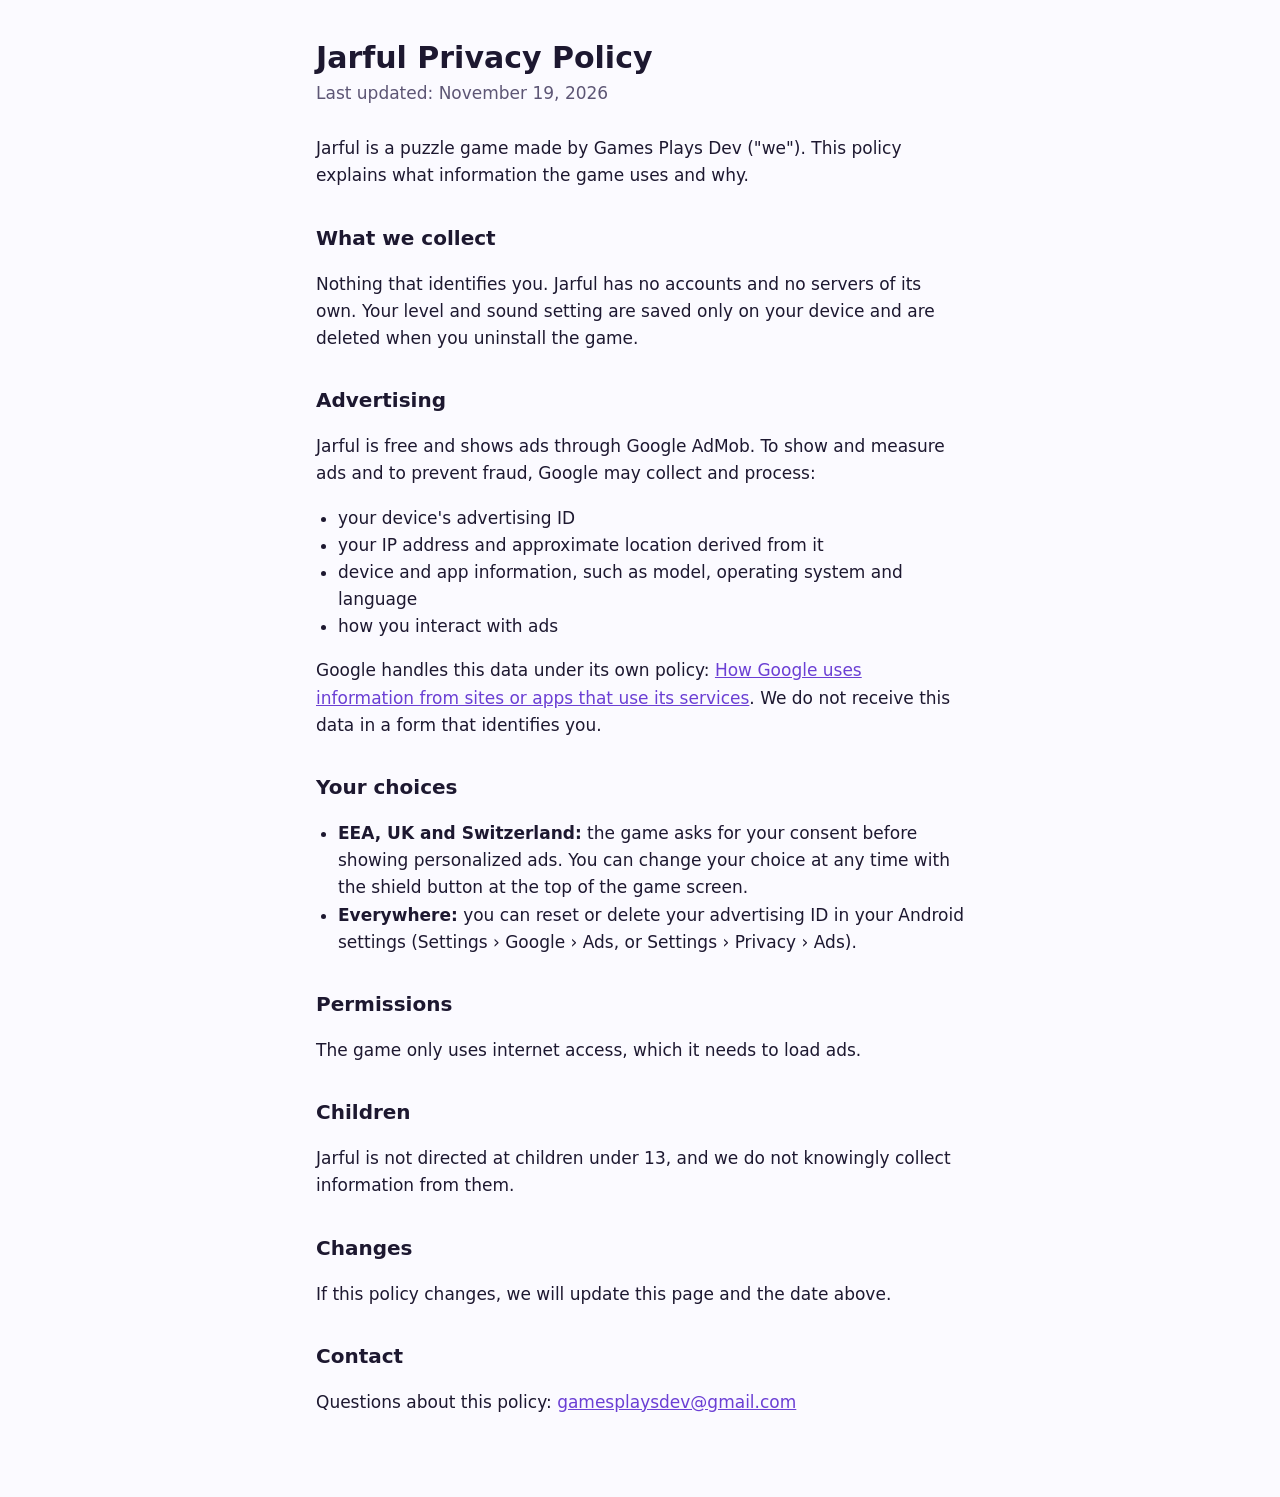
==== jarful/privacy.html @ 8676eef7 "Developer site, Jarful privacy policy and app-ads.txt Co-Authored-By: Claude Opus 5.5 <noreply@anthr" ====
<!doctype html>
<html lang="en">
<head>
<meta charset="utf-8">
<meta name="viewport" content="width=device-width, initial-scale=1">
<title>Jarful Privacy Policy</title>
<link rel="stylesheet" href="../style.css">
</head>
<body>
<main>
  <h1>Jarful Privacy Policy</h1>
  <p class="meta">Last updated: November 19, 2026</p>

  <p>Jarful is a puzzle game made by Games Plays Dev ("we"). This policy explains what information the game uses and why.</p>

  <h2>What we collect</h2>
  <p>Nothing that identifies you. Jarful has no accounts and no servers of its own. Your level and sound setting are saved only on your device and are deleted when you uninstall the game.</p>

  <h2>Advertising</h2>
  <p>Jarful is free and shows ads through Google AdMob. To show and measure ads and to prevent fraud, Google may collect and process:</p>
  <ul>
    <li>your device's advertising ID</li>
    <li>your IP address and approximate location derived from it</li>
    <li>device and app information, such as model, operating system and language</li>
    <li>how you interact with ads</li>
  </ul>
  <p>Google handles this data under its own policy: <a href="https://policies.google.com/technologies/partner-sites">How Google uses information from sites or apps that use its services</a>. We do not receive this data in a form that identifies you.</p>

  <h2>Your choices</h2>
  <ul>
    <li><strong>EEA, UK and Switzerland:</strong> the game asks for your consent before showing personalized ads. You can change your choice at any time with the shield button at the top of the game screen.</li>
    <li><strong>Everywhere:</strong> you can reset or delete your advertising ID in your Android settings (Settings › Google › Ads, or Settings › Privacy › Ads).</li>
  </ul>

  <h2>Permissions</h2>
  <p>The game only uses internet access, which it needs to load ads.</p>

  <h2>Children</h2>
  <p>Jarful is not directed at children under 13, and we do not knowingly collect information from them.</p>

  <h2>Changes</h2>
  <p>If this policy changes, we will update this page and the date above.</p>

  <h2>Contact</h2>
  <p>Questions about this policy: <a href="mailto:gamesplaysdev@gmail.com">gamesplaysdev@gmail.com</a></p>
</main>
</body>
</html>
---- style.css ----
:root { --bg: #fbfaff; --ink: #1d1830; --muted: #5d5675; --link: #6b3fd4; --rule: #e6e1f3; }
@media (prefers-color-scheme: dark) {
  :root { --bg: #15111f; --ink: #f1edfb; --muted: #aaa1c4; --link: #b99bff; --rule: #2d2640; }
}
* { box-sizing: border-box; }
body { margin: 0; background: var(--bg); color: var(--ink); font: 17px/1.6 system-ui, sans-serif; }
main { max-width: 680px; margin: 0 auto; padding: 40px 16px 64px; }
h1 { font-size: 30px; line-height: 1.2; margin: 0 0 4px; }
h2 { font-size: 20px; margin: 32px 0 6px; }
p, li { color: var(--ink); }
.meta { color: var(--muted); margin: 0 0 28px; }
a { color: var(--link); }
ul { padding-left: 22px; }
hr { border: 0; border-top: 1px solid var(--rule); margin: 32px 0; }
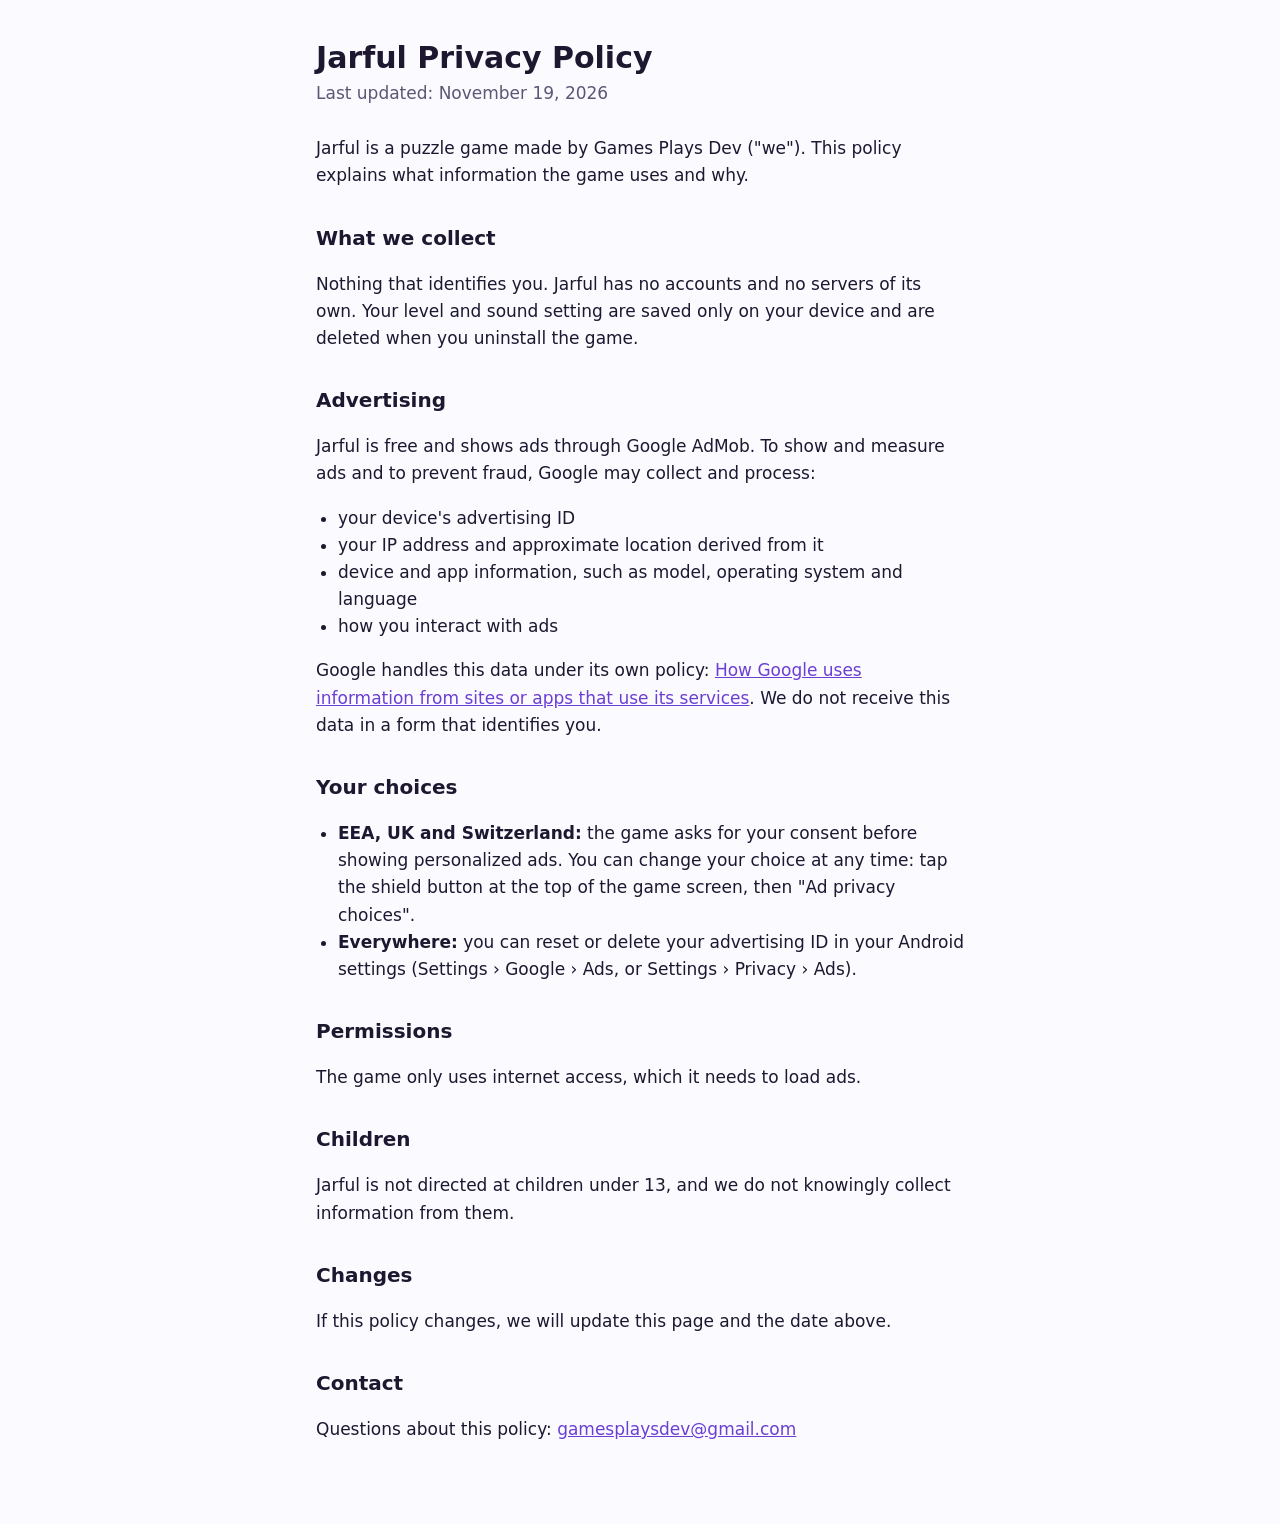
==== commit 1d5b8edf: "Point ad choices to the in-game privacy panel Co-Authored-By: Claude Opus 5.5 <noreply@anthropic.com" ====
--- a/jarful/privacy.html
+++ b/jarful/privacy.html
@@ -28,7 +28,7 @@
 
   <h2>Your choices</h2>
   <ul>
-    <li><strong>EEA, UK and Switzerland:</strong> the game asks for your consent before showing personalized ads. You can change your choice at any time with the shield button at the top of the game screen.</li>
+    <li><strong>EEA, UK and Switzerland:</strong> the game asks for your consent before showing personalized ads. You can change your choice at any time: tap the shield button at the top of the game screen, then "Ad privacy choices".</li>
     <li><strong>Everywhere:</strong> you can reset or delete your advertising ID in your Android settings (Settings › Google › Ads, or Settings › Privacy › Ads).</li>
   </ul>
 
